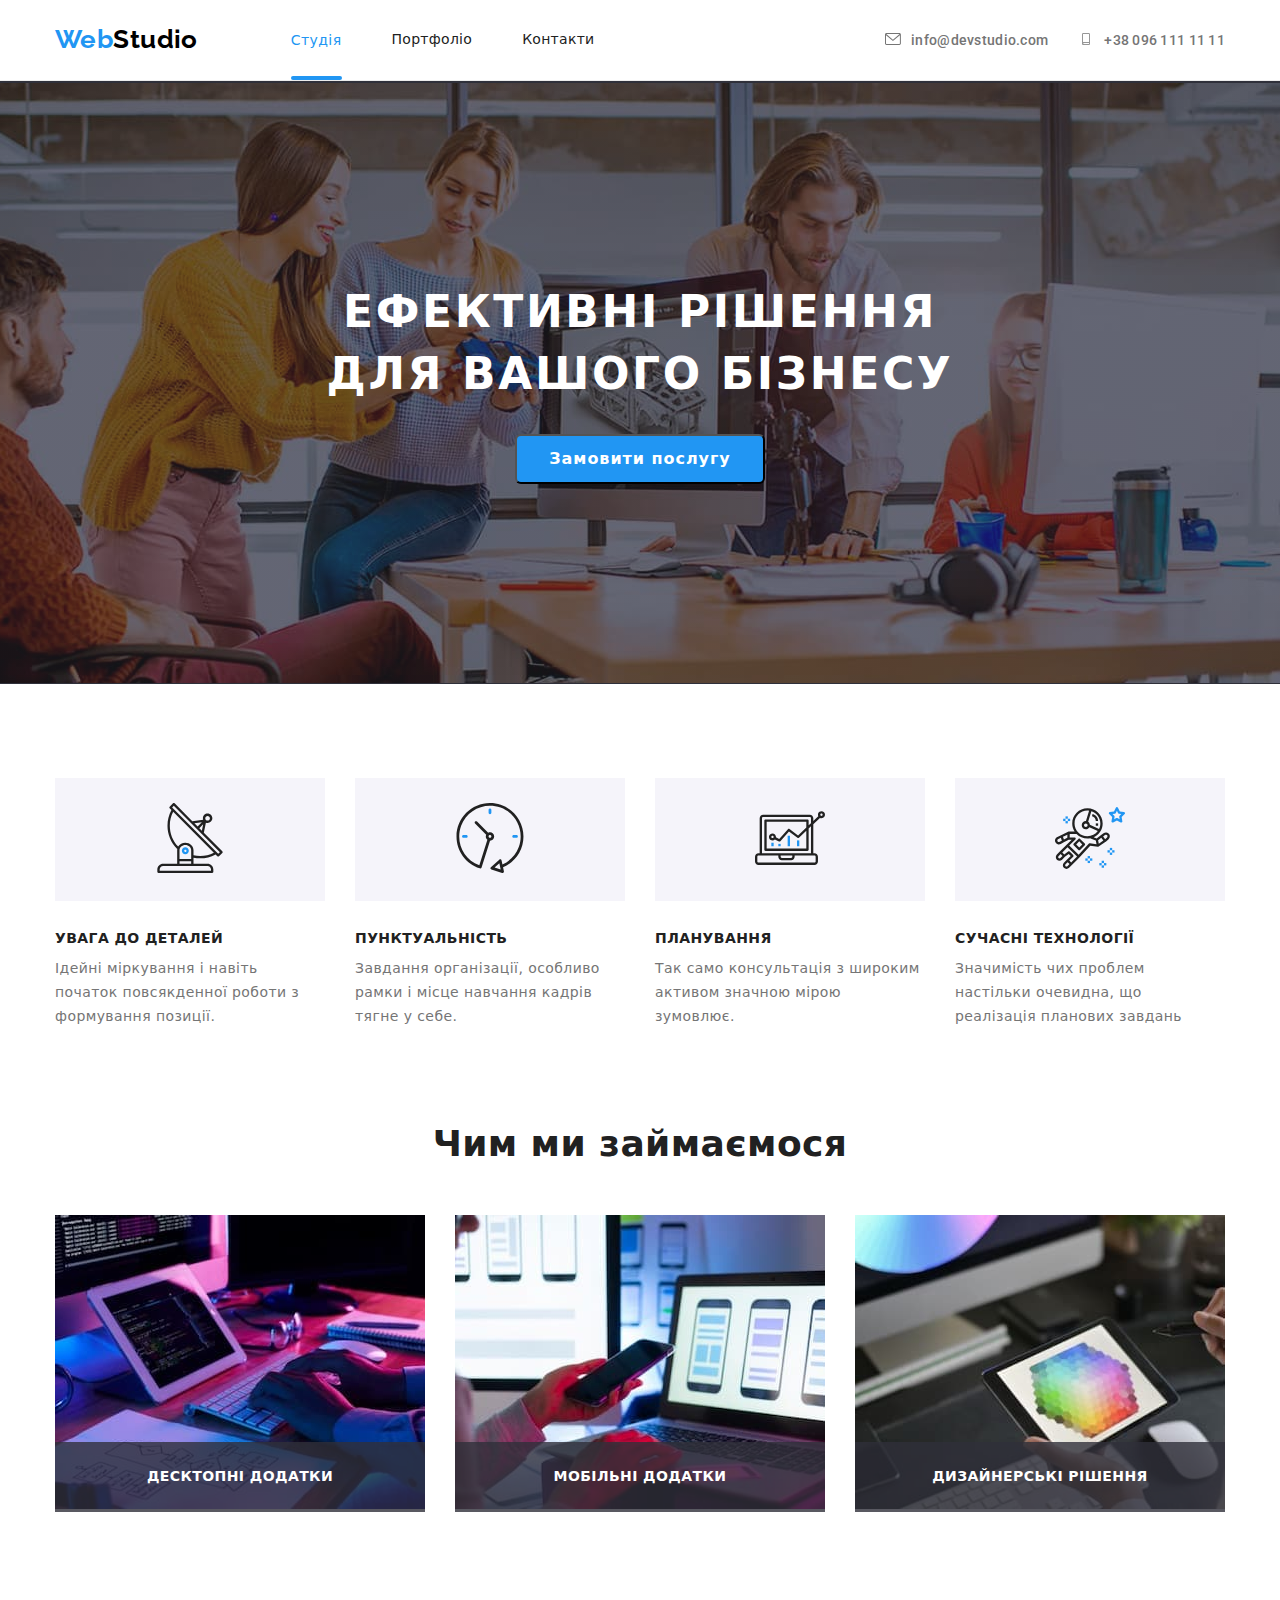
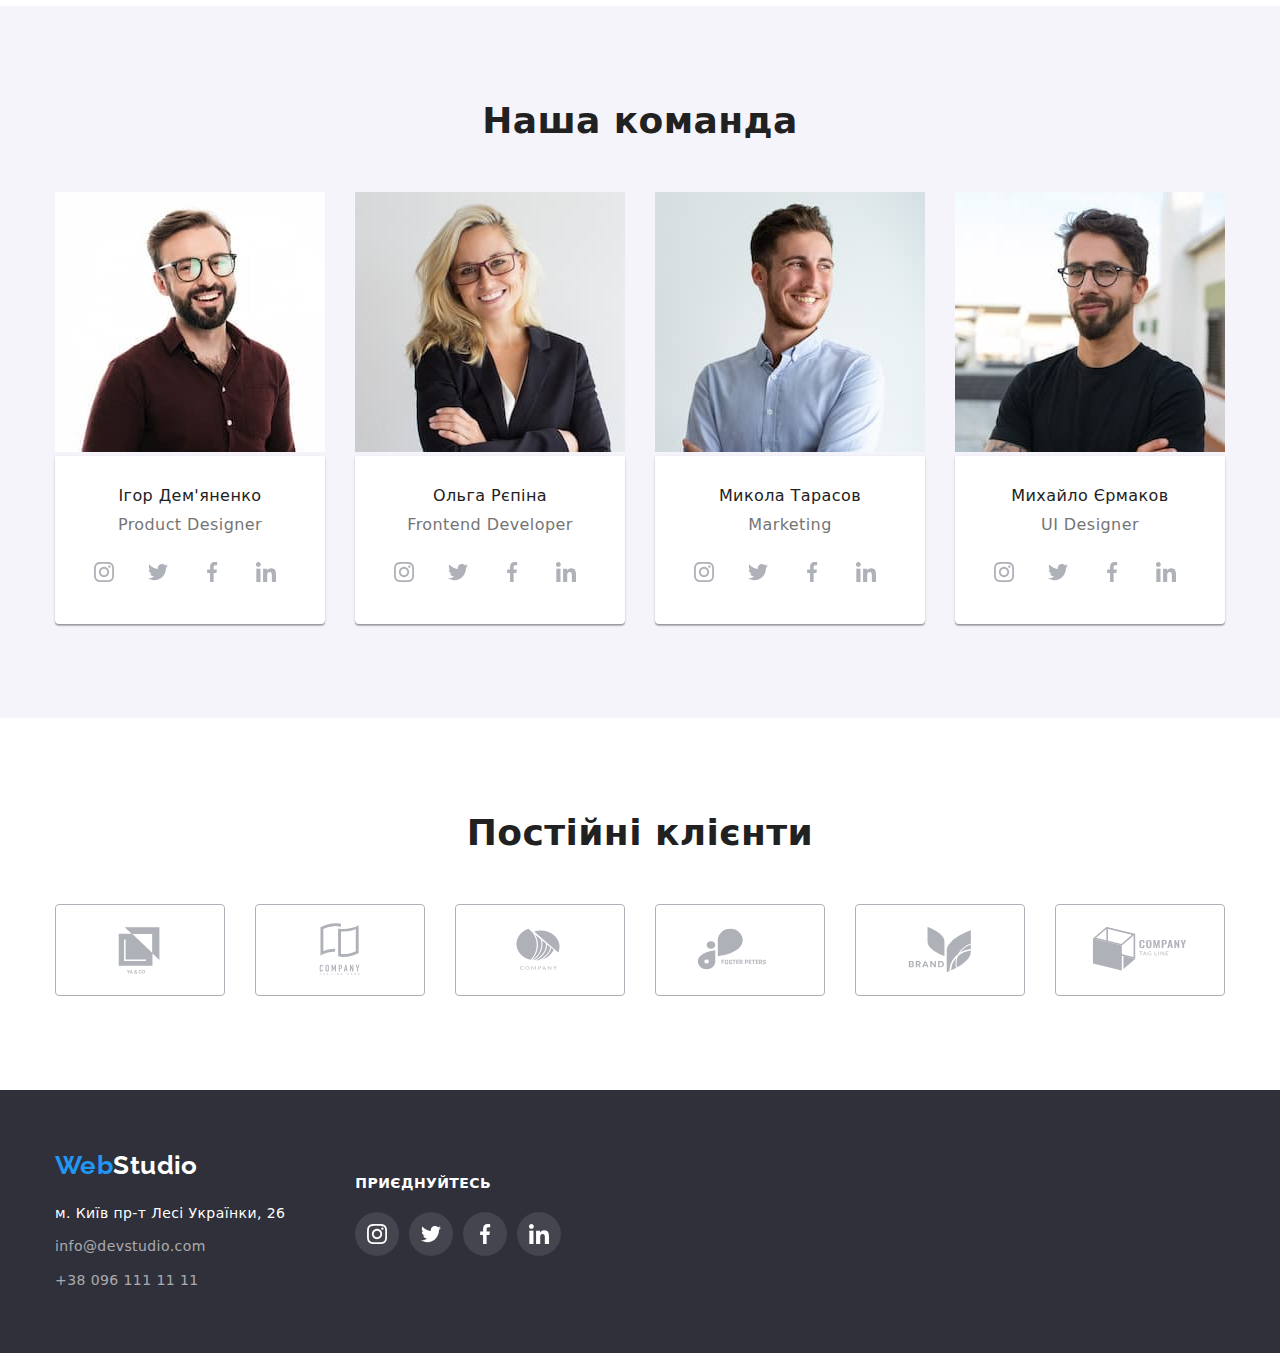
==== index.html @ f35ad9f6 "1 step" ====
<!DOCTYPE html>
<html lang="uk">

<head>
  <meta charset="UTF-8" />
  <meta http-equiv="X-UA-Compatible" content="IE=edge" />
  <meta name="viewport" content="width=device-width, initial-scale=1.0" />
  <link rel="stylesheet" href="css/style.css" />
  <title>Home_work</title>

  <link rel="preconnect" href="https://fonts.googleapis.com" />
  <link rel="preconnect" href="https://fonts.gstatic.com" crossorigin />
  <link href="https://fonts.googleapis.com/css2?family=Raleway:wght@700&family=Roboto:wght@400;500;700;900&display=swap"
    rel="stylesheet" />
  <link rel="stylesheet" href="https://cdnjs.cloudflare.com/ajax/libs/modern-normalize/1.1.0/modern-normalize.css" />
</head>

<body>
  <!-- Хедер сторінки -->

  <header>
    <nav class="container main_nav">
      <a href="./index.html" class="logo_header">Web<span class="link">Studio</span></a>

      <ul class="site_nav">
        <li class="item">
          <a href="./index.html" class="link current">Студія</a>
        </li>
        <li class="item">
          <a href="portfolio.html" class="link nav">Портфоліо</a>
        </li>
        <li class="item">
          <a href="./index.html" class="link nav">Контакти</a>
        </li>
      </ul>

      <ul class="contact_nav">
        <li>
          <a href="mailto:info@devstudio.com" class="link_contact mail">
            <svg class="icon_contact" wight="10" height="16">
              <use href="./image/sprite.svg#icon-envelope-hover"></use>
            </svg>info@devstudio.com
          </a>
        </li>
        <li>
          <a href="tel:+380961111111" class="link_contact">
            <svg class="icon_contact" wight="10" height="16">
              <use href="./image/sprite.svg#icon-smartphone"></use>
            </svg>+38 096 111 11 11</a>
        </li>
      </ul>
    </nav>
  </header>

  <!-- Сірий блок -->
  <main>
    <section class="center_text">
      <div class="container">
        <h1 class="hiro_titel">Ефективні рішення для вашого бізнесу</h1>
        
        <button data-modal-open type="button" class="button">
          <span class="text_button">Замовити послугу</span>
        </button>      
      </div>
    </section>

    <!-- переваги -->
    <section class="container">
      <h2 class="visually-hidden">переваги.</h2>
      <ul class="general_item benefits">
        <li class="item">
          <div class="border_benefits">
            <div>
              <svg class="benefits_icon" widht="70" height="70" ;>
                <use href="./image/sprite.svg#icon-antenna-1"></use>
              </svg>
            </div>
          </div>
          <h3 class="benefits_title">Увага до деталей</h3>
          <p class="benefits_detal">
            Ідейні міркування і навіть початок повсякденної роботи з формування позиції.
          </p>
        </li>
        <li class="item">
          <div class="border_benefits">
            <div>
              <svg class="benefits_icon" widht="70" height="70" ;>
                <use href="./image/sprite.svg#icon-clock-1"></use>
              </svg>

            </div>
          </div>
          <h3 class="benefits_title">Пунктуальність</h3>
          <p class="benefits_detal">
            Завдання організації, особливо рамки і місце навчання кадрів тягне у себе.
          </p>
        </li>
        <li class="item">
          <div class="border_benefits">
            <div>
              <svg class="benefits_icon" widht="70" height="70" ;>
                <use href="./image/sprite.svg#icon-diagram-1"></use>
              </svg>

            </div>
          </div>
          <h3 class="benefits_title">Планування</h3>
          <p class="benefits_detal">
            Так само консультація з широким активом значною мірою зумовлює.
          </p>
        </li>
        <li class="item">
          <div class="border_benefits">
            <div>
              <svg class="benefits_icon" widht="70" height="70" ;>
                <use href="./image/sprite.svg#icon-astronaut-1"></use>
              </svg>

            </div>
          </div>
          <h3 class="benefits_title">Сучасні технології</h3>
          <p class="benefits_detal">
            Значимість чих проблем настільки очевидна, що реалізація планових завдань
          </p>
        </li>
      </ul>
    </section>

    <!-- чим займається -->
    <section class="container job">
      <div class="container_works">
        <h2 class="section_title">Чим ми займаємося</h2>
        <ul class="foto">
          <li class="item">
            <img height="294" width="370" src="./image/1.jpg" alt="Програміст працює за стільним офісом" ><div class="app">ДЕСКТОПНІ ДОДАТКИ</div>
          </li>
          <li class="item">
            <img height="294" width="370" src="./image/2.jpg" alt="Розробник працює над мобільним інтерфейсом" ><div class="app">МОБІЛЬНІ ДОДАТКИ</div>
          </li>
          <li class="item">
            <img height="294" width="370" src="./image/3.jpg"
              alt="Веб дизайнер працює з набором кольорів на планшеті" ><div class="app">ДИЗАЙНЕРСЬКІ РІШЕННЯ</div>
          </li>
        </ul>
      </div>
    </section>

    <!-- Наша команда фото команди -->
    <section class="teams">
      <div class="our_team">
        <h2 class="section_title">Наша команда</h2>
        <ul class="team">
          <li class="item">
            <img src="./image/foto1.jpg" alt="Фото Ігора Дем'яненка" width="270" height="260" />
            <div class="name_position">
              <h3 class="team_name">Ігор Дем'яненко</h3>
              <p class="team_position">Product Designer</p>
              <ul class="social">
                <li > 
                    <a href="" class="social_link">
                      <svg class="social_icon"  width="44" height="44" >
                        <use href="./image/sprite.svg#icon-instagram-2"></use>
                      </svg>
                    </a> 
                </li>

                <li>  
                    <a href="" class="social_link">
                      <svg class="social_icon"  width="44" height="44" >
                        <use href="./image/sprite.svg#icon-twitter-1"></use>
                      </svg>
                    </a>  
                </li>
                <li>  
                    <a href="" class="social_link">
                      <svg class="social_icon"  width="44" height="44" >
                        <use href="./image/sprite.svg#icon-facebook-1"></use>
                      </svg>
                    </a>  
                </li>
                <li>  
                    <a href="" class="social_link">
                      <svg class="social_icon"  width="44" height="44" >
                        <use href="./image/sprite.svg#icon-linkedin-1"></use>
                      </svg>
                    </a>  
                </li>
              </ul>
            </div>
          </li>

          <li class="item">
            <img src="./image/foto2.jpg" alt="Фото Ольги Рєпіної" width="270" height="260" />
            <div class="name_position">
              <h3 class="team_name">Ольга Рєпіна</h3>
              <p class="team_position">Frontend Developer</p>
              <ul class="social">
                <li > 
                    <a href="" class="social_link">
                      <svg class="social_icon"  width="44" height="44" >
                        <use href="./image/sprite.svg#icon-instagram-2"></use>
                      </svg>
                    </a> 
                </li>

                <li>  
                    <a href="" class="social_link">
                      <svg class="social_icon"  width="44" height="44" >
                        <use href="./image/sprite.svg#icon-twitter-1"></use>
                      </svg>
                    </a>  
                </li>
                <li>  
                    <a href="" class="social_link">
                      <svg class="social_icon"  width="44" height="44" >
                        <use href="./image/sprite.svg#icon-facebook-1"></use>
                      </svg>
                    </a>  
                </li>
                <li>  
                    <a href="" class="social_link">
                      <svg class="social_icon"  width="44" height="44" >
                        <use href="./image/sprite.svg#icon-linkedin-1"></use>
                      </svg>
                    </a>  
                </li>
              </ul>
            </div>
          </li>

          <li class="item">
            <img src="./image/foto3.jpg" alt="Фото Миколи Тарасова" width="270" height="260" />
            <div class="name_position">
              <h3 class="team_name">Микола Тарасов</h3>
              <p class="team_position">Marketing</p>
              <ul class="social">
                <li > 
                    <a href="" class="social_link">
                      <svg class="social_icon"  width="44" height="44" >
                        <use href="./image/sprite.svg#icon-instagram-2"></use>
                      </svg>
                    </a> 
                </li>

                <li>  
                    <a href="" class="social_link">
                      <svg class="social_icon"  width="44" height="44" >
                        <use href="./image/sprite.svg#icon-twitter-1"></use>
                      </svg>
                    </a>  
                </li>
                <li>  
                    <a href="" class="social_link">
                      <svg class="social_icon"  width="44" height="44" >
                        <use href="./image/sprite.svg#icon-facebook-1"></use>
                      </svg>
                    </a>  
                </li>
                <li>  
                    <a href="" class="social_link">
                      <svg class="social_icon"  width="44" height="44" >
                        <use href="./image/sprite.svg#icon-linkedin-1"></use>
                      </svg>
                    </a>  
                </li>
              </ul>
            </div>
          </li>

          <li class="item">
            <img src="./image/foto4.jpg" alt="Фото Михайла Єрмакова" width="270" height="260" />
            <div class="name_position">
              <h3 class="team_name">Михайло Єрмаков</h3>
              <p class="team_position">UI Designer</p>
               <ul class="social">
                <li > 
                    <a href="" class="social_link">
                      <svg class="social_icon"  width="44" height="44" >
                        <use href="./image/sprite.svg#icon-instagram-2"></use>
                      </svg>
                    </a> 
                </li>
                <li>  
                    <a href="" class="social_link">
                      <svg class="social_icon"  width="44" height="44" >
                        <use href="./image/sprite.svg#icon-twitter-1"></use>
                      </svg>
                    </a>  
                </li>
                <li>  
                    <a href="" class="social_link">
                      <svg class="social_icon"  width="44" height="44" >
                        <use href="./image/sprite.svg#icon-facebook-1"></use>
                      </svg>
                    </a>  
                </li>
                <li>  
                    <a href="" class="social_link">
                      <svg class="social_icon"  width="44" height="44" >
                        <use href="./image/sprite.svg#icon-linkedin-1"></use>
                      </svg>
                    </a>  
                </li>
              </ul>
            </div>
          </li>
        </ul>
      </div>
    </section>

    <!-- Постійні клієнти -->

    <section class="container client">
      <h2 class="section_title">Постійні клієнти</h2>
      <ul class="group">

        <li>
          <a href=""  class="icon-group">
          <svg class="icon_client" wight="106" height="60">
            <use href="./image/sprite.svg#icon-Logo"></use>
          </svg></a>
        </li>
        <li>
          <a href="" class="icon-group" >
          <svg class="icon_client" wight="106" height="60">
            <use href="./image/sprite.svg#icon-Logo-1"></use>
          </svg></a>
        </li>

        <li >
          <a href="" class="icon-group">
          <svg class="icon_client" wight="106" height="60">
            <use href="./image/sprite.svg#icon-Logo-2"></use>
          </svg></a>
        </li>

        <li>
          <a href="" class="icon-group">
          <svg class="icon_client" wight="106" height="60">
            <use href="./image/sprite.svg#icon-Logo-3"></use>
          </svg></a>
        </li>

        <li>
          <a href="" class="icon-group">
          <svg class="icon_client" wight="106" height="60">
            <use href="./image/sprite.svg#icon-Logo-4"></use>
          </svg></a>
        </li>

        <li>
          <a href=""  class="icon-group">
          <svg class="icon_client" wight="106" height="60">
            <use href="./image/sprite.svg#icon-Logo-5"></use>
          </svg></a>
        </li>


    </section>
  </main>

  <!-- Футер сторінки -->
  <footer>
    <div class="footer_block">
    <div class="lover">
      <a href="./index.html" class="logo_footer">Web<span class="logo_black_part">Studio</span></a>
      <address>
        <ul class="footer_item">
          <li>
            <a href="https://goo.gl/maps/gnw4YnvCKNrMT3439" target="_blank" class="footer_link">м. Київ пр-т Лесі
              Українки, 26</a>
          </li>
          <li>
            <a href="mailto:info@devstudio.com" class="footer_link_mail">info@devstudio.com</a>
          </li>
          <li>
            <a href="tel:+380961111111" class="footer_link_tel">+38 096 111 11 11</a>
          </li>
        </ul>
      </address>
    </div>
    <div class="footer_join">
      <h3 class="join">ПРИЄДНУЙТЕСЬ</h3>
      <ul class="social">
        <li > 
            <a href="" class="social_link_footer">
              <svg class="social_icon_footer"  width="44" height="44" >
                <use href="./image/sprite.svg#icon-instagram-2"></use>
              </svg>
            </a> 
        </li>
        <li>  
            <a href="" class="social_link_footer">
              <svg class="social_icon_footer"  width="44" height="44" >
                <use href="./image/sprite.svg#icon-twitter-1"></use>
              </svg>
            </a>  
        </li>
        <li>  
            <a href="" class="social_link_footer">
              <svg class="social_icon_footer"  width="44" height="44" >
                <use href="./image/sprite.svg#icon-facebook-1"></use>
              </svg>
            </a>  
        </li>
        <li>  
            <a href="" class="social_link_footer">
              <svg class="social_icon_footer"  width="44" height="44" >
                <use href="./image/sprite.svg#icon-linkedin-1"></use>
              </svg>
            </a>  
        </li>
      </ul>
    </div></div>
  </footer>

  <div class="backdrop is-hidden" data-modal>
    <div class="modal">
    <p></p>
    
       <button class="modal_button" data-modal-close ><svg width="11" height="11">
      <use href="./image/sprite.svg#cros" ></use>
    </svg></button></div>
  
  </div>
  <script src="./js/modal.js"></script>
</body>

</html>
---- css/style.css ----
html {
  box-sizing: border-box;
}

:root {
  --accent-color: #2196f3;
  --color-light: #ffffff;
  --text-color: #757575;
}
/* скидання стилів */

* {
  padding: 0;
  margin: 0;
}

h1,
h2,
h3,
h4,
h5,
h6,
p,
ul {
  padding: 0;
  margin: 0;
}

a {
  text-decoration: none;
}

body {
  font-family: 'Roboto';
  color: #212121;
  background-color: var(--color-light);
  font-size: 14px;
  letter-spacing: 0.03em;
}

/* контейнер */
.container {
  max-width: 1200px;
  width: 100%;
  padding-left: 15px;
  padding-right: 15px;
  margin: 0 auto;
}
section {
  padding-top: 94px;
  padding-bottom: 94px;
}

/* logo header WebStudio*/

header {
  border-bottom: 1px solid #ececec;
}

.logo_header {
  text-decoration: none;
  font-family: 'Raleway';
  font-style: normal;
  font-weight: 700;
  font-size: 26px;
  line-height: 1.2;
  color: var(--accent-color);
}
.logo_header > .link {
  color: #000000;
  text-decoration: none;
  font-family: 'Raleway';
  font-style: normal;
  font-weight: 700;
  font-size: 26px;
  line-height: 1.2;
}

.lover {
  padding-top: 60px;
  padding-bottom: 60px;
}

/* logo footer WebStudio */
.logo_footer {
  display: block;
  padding-bottom: 20px;
  text-decoration: none;
  font-family: 'Raleway';
  font-style: normal;
  font-weight: 700;
  font-size: 26px;
  line-height: 1.2;
  color: var(--accent-color);
}
.logo_footer .logo_black_part {
  color: var(--color-light);
}

/* скасування колонтитулів */
ul {
  list-style-type: none;
}

.site_nav {
  display: flex;
  margin-left: 93px;
}
.site_nav .item + .item {
  margin-left: 50px;
}
.site_nav .link {
  padding-top: 32px;
  padding-bottom: 32px;
  display: block;
}

/* формат шрифту навігаційних посилань */
.site_nav .item{
  position: relative;
}

.item .current::after{
  position: absolute;
  left: 0;
  bottom: 0;
  display: block;
  content: "";
  width: 100%;
  height: 4px;
  background-color: var(--accent-color);
  border-radius: 2px;

}

.main_nav {
  display: flex;
  align-items: center;
}

.nav {
  font-weight: 500;
  line-height: 1.14;
  letter-spacing: 0.02em;
  color: #212121;
  text-decoration: none;
  transition: 250ms cubic-bezier(0.4, 0, 0.2, 1);
}
.nav:focus {
  color: var(--accent-color);
}
.nav:hover {
  color: var(--accent-color);
}
/* формат шрифту посилання телефон */

.contact_nav {
  display: flex;
  margin-left: auto;
  transition: transform 250ms cubic-bezier(0.4, 0, 0.2, 1) ;
  
}

.contact_nav .item + .item {
  margin-left: 50px;
}

.link_contact {
  font-family: 'Roboto';
  font-style: normal;
  font-weight: 500;
  font-size: 14px;
  line-height: 1.14;
  letter-spacing: 0.02em;
  color: #757575;
  padding-top: 32px;
  padding-bottom: 32px;
  color: var(--text-color);
  fill: currentColor;
  font-weight: 500;
  line-height: 1.14;
  letter-spacing: 0.02em;
  color: var(--text-color);
  text-decoration: none;
  transition: 250ms cubic-bezier(0.4, 0, 0.2, 1);
}

.link_contact:hover,
.link_contact:focus {
  fill: var(--accent-color);
  color: var(--accent-color);
}

.mail {
  margin-right: 30px;
}

.site_nav .link {
  display: block;
}
.contact_nav .link {
  padding-top: 32px;
  padding-bottom: 32px;
  display: block;

}

.contact {
  font-weight: 500;
  line-height: 1.14;
  letter-spacing: 0.02em;
  color: var(--text-color);
  text-decoration: none;
}

/* центральний напис */
.hiro_titel {
  max-width: 696px;
  margin-bottom: 30px;
  font-weight: 900;
  font-size: 44px;
  line-height: 1.4;
  text-align: center;
  letter-spacing: 0.06em;
  text-transform: uppercase;
  color: var(--color-light);
  margin-left: auto;
  margin-right: auto;
}
/* центральний текст */
.center_text {
  padding-top: 200px;
  padding-bottom: 200px;
  background-color: #2f303a;
  background-image: linear-gradient(rgba(47, 48, 58, 0.4), rgba(47, 48, 58, 0.4)),
    url(../image/fon.jpg);
  background-repeat: no-repeat;
  background-position: center;
  text-align: center;
}

/* Центральна кнопка */
.button {
  display: inline-block;
  min-width: 216px;
  height: 50px;
  border-radius: 6px;
  font-weight: 700;
  font-size: 16px;
  line-height: 1.88;

  letter-spacing: 0.06em;
  color: var(--color-light);
  cursor: pointer;
  background-color: var(--accent-color);

  margin-bottom: 0px;
}
.button:hover,
.button:focus {
  color: var(--accent-color);
  background-color: var(--color-light);
  border-color: var(--accent-color);
}

.text_button {
  transition: 250ms cubic-bezier(0.4, 0, 0.2, 1);
  margin: 10px 32px;
}

.backdrop {
  position: fixed;
  top: 0;
  left: 0;
  width: 100%;
  height: 100%;
  background-color: rgba(0, 0, 0, 0.5);
  transition: opacity 250ms, visibility 250ms;

}

.backdrop.is-hidden {
  opacity: 0;
  pointer-events: none;
}

.modal {
  position: absolute;
  top: 50%;
  left: 50%;
  transform: translate(-50%, -50%);
  min-width: 300px;
  min-height: 400px;
  background: var(--color-light);
  box-shadow: 0px 1px 3px rgba(0, 0, 0, 0.12), 0px 1px 1px rgba(0, 0, 0, 0.14),
    0px 2px 1px rgba(0, 0, 0, 0.2);
  border-radius: 4px;
  display: flex;
  justify-content: end;
}

.modal_button {
  width: 30px;
  height: 30px;
  background: var(--color-light);
  border: 1px solid rgba(0, 0, 0, 0.1);
  border-radius: 50%;
  margin-right: 8px;
  margin-top: 8px;
  color: black;
  fill: currentColor;
}


.modal_button:hover, 
.modal_button:focus{
  fill: var(--accent-color);
  color: var(--accent-color);
  border-color: var(--accent-color);
}


.benefits_icon {
  display: inline-block;
  width: 70px;
  height: 70px;
  margin: 25px 100px 25px 100px;
}

.border_benefits {
  display: flex;
  background-color: #f5f4fa;
  justify-content: center;
  align-items: center;
  margin-bottom: 30px;
}

/* Кнопки портфоліо */
.button_portfolio {
  font-family: 'Roboto';
  font-weight: 500;
  font-size: 16px;
  line-height: 1.62;
  text-align: center;
  cursor: pointer;
  text-decoration: none;
  display: inline-block;
  padding: 6px 22px;
  border-color: rgba(255, 255, 255, 0);
  background: #f5f4fa;
  border-radius: 8px;
  transition: 250ms cubic-bezier(0.4, 0, 0.2, 1);
}

.buttons .item + .item {
  margin-left: 8px;
}
.button_portfolio:hover {
  color: var(--color-light);
  background-color: var(--accent-color);
}
.button_portfolio:focus {
  color: var(--color-light);
  background-color: var(--accent-color);
}

.section_title {
  font-size: 36px;
  line-height: 1.17;
  text-align: center;
  margin-bottom: 50px;
}

/* переваги */
.benefits {
  display: flex;
  inline-size: auto;
}

.container .benefits .item + .item {
  margin-left: 30px;
}

.benefits_title {
  font-size: 14px;
  line-height: 1.14;
  text-transform: uppercase;
  margin-bottom: 10px;
}

.benefits_detal {
  line-height: 1.71;
  color: var(--text-color);
}

/* Чим займаємось */

.job {
  padding-top: 0;
  padding-bottom: 0;
}

.container_works {
  margin-top: 0px;
  padding-bottom: 94px;
}

.container_works .item + .item {
  margin-left: 30px;
}
.container_works .foto {
  display: flex;
  justify-content: center;
  
}

.foto .item{ position: relative;
}

.app{
  content: '';
  position: absolute;
  width: 100%;
  padding-top: 27px;
  height: 70px;
  left: 0;
  bottom: 0;
  background: rgba(47, 48, 58, 0.8);
  font-weight: 700;
  line-height: 1.14;
  text-align: center;

text-transform: uppercase;
color: var(--color-light);
}



/* Імена учасників команди */

.name_position {
  background: #ffffff;
  box-shadow: 0px 1px 3px rgba(0, 0, 0, 0.12), 0px 1px 1px rgba(0, 0, 0, 0.14),
    0px 2px 1px rgba(0, 0, 0, 0.2);
  border-radius: 0px 0px 4px 4px;
  padding-top: 30px;
  padding-bottom: 30px;
}

.teams {
  padding-top: 0;
}

.team {
  display: flex;
  justify-content: center;
  padding-bottom: 94px;
}
.our_team {
  background-color: #f5f4fa;
  padding-top: 94px;
}

.icon-group {
  border: 1px solid #afb1b8;
  border-radius: 4px;
  width: 170px;
  height: 92px;
  display: flex;
  justify-content: center;
  align-items: center;
  margin-right: 30px;
  color: #afb1b8;
  fill: currentColor;
  transition: 250ms cubic-bezier(0.4, 0, 0.2, 1);
}

.group li:last-child {
  margin-right: 0;
}
.container .client {
  max-width: 1200px;
}

.icon_client {
  width: 106px;
  height: 60px;
}
.icon-group .icon {
  fill: #afb1b8;
}

.icon-group:hover,
.icon-group:focus {
  border-color: var(--accent-color);
  fill: var(--accent-color);
}

.icon_contact {
  width: 16px;
  height: 12px;
  margin-right: 10px;
}

.icon:hover,
.icon:focus {
  color: var(--accent-color);
}
.group {
  display: flex;
  align-items: center;
  align-content: center;
}

.our_team .item + .item {
  margin-left: 30px;
}

.team_name {
  font-weight: 500;
  font-size: 16px;
  line-height: 1.19;
  text-align: center;
  margin-bottom: 10px;
}

/* посади учасникв */
.team_position {
  font-size: 16px;
  line-height: 1.19;
  text-align: center;
  color: var(--text-color);
  margin-bottom: 16px;
}

.social {
  display: flex;
  justify-content: center;
  align-items: center;
}

.social_icon {
  width: 20px;
  height: 20px;
}
.social_link {
  width: 44px;
  height: 44px;
  border: 2px solid rgba(255, 255, 255, 0);
  border-radius: 50%;
  display: flex;
  justify-content: center;
  align-items: center;
  margin-right: 10px;
  color: #afb1b8;
  fill: currentColor;
  transition: 250ms cubic-bezier(0.4, 0, 0.2, 1);
}

.social_link:hover,
.social_link:focus {
  fill: var(--color-light);
  background-color: var(--accent-color);
}

/*  стилізація назв проектів*/
.project {
  font-size: 18px;
  line-height: 2;
  letter-spacing: 0.06em;
  color: #212121;
  padding-left: 24px;
  padding-bottom: 4px;
  padding-top: 20px;
}

/* стилізація категорій  */
.category {
  font-size: 16px;
  line-height: 1.88;
  color: var(--text-color);
  padding-left: 24px;
  padding-bottom: 20px;
}
/* активна поточна сторінка */
.current {
  color: var(--accent-color);
  text-decoration: none;
}
.сurrent:hover {
  color: var(--accent-color);
}
.сurrent:focus {
  color: var(--accent-color);
}

/* Постійні клієнти */

.client {
  padding-top: 0;
}

.icon {
  width: 106px;
  height: 60px;
}

/* футер */
footer li {
  margin-bottom: 10px;
}
.footer_item li:last-child {
  margin-bottom: 0;
}

footer {
  background: #2f303a;
}

.footer_block {
  max-width: 1200px;
  width: 100%;
  padding-left: 15px;
  padding-right: 15px;
  margin: 0 auto;
  display: flex;

  align-items: center;
}

.flex {
  display: flex;
}

.footer_link {
  line-height: 24px;
  color: var(--color-light);
  text-decoration: none;
  transition: 250ms cubic-bezier(0.4, 0, 0.2, 1);
}
.footer_link:hover {
  color: var(--accent-color);
}
.footer_link:focus {
  color: var(--accent-color);
}

address {
  font-style: normal;
}

.footer_link_mail,
.footer_link_tel {
  line-height: 1.7;
  color: rgba(255, 255, 255, 0.6);
  text-decoration: none;
  transition: 250ms cubic-bezier(0.4, 0, 0.2, 1);
}

.footer_link_mail:hover,
.footer_link_tel:hover {
  color: var(--accent-color);
}
.footer_link_mail:focus,
.footer_link_tel:focus {
  color: var(--accent-color);
}

.join {
  font-weight: 700;
  font-size: 14px;
  line-height: 1.14;
  text-transform: uppercase;
  color: var(--color-light);
  margin-bottom: 20px;
}

.footer_join {
  margin-left: 70px;
}

.social_icon_footer {
  width: 20px;
  height: 20px;
}

.social_link_footer {
  background-color: #44454e;
  width: 44px;
  height: 44px;
  border: 2px solid rgba(255, 255, 255, 0);
  border-radius: 50%;
  display: flex;
  justify-content: center;
  align-items: center;
  margin-right: 10px;
  color: var(--color-light);
  fill: currentColor;
  transition: 250ms cubic-bezier(0.4, 0, 0.2, 1);
}
.social_link_footer:hover,
.social_link_footer:focus {
  background-color: var(--accent-color);
  fill: var(--color-light);
}

/* ПОРТФОЛІО */

.buttons {
  display: flex;
  justify-content: center;
}

.price {
  display: flex;
  flex-wrap: wrap;
  justify-content: center;
  
  
}

.price .title {
  margin-right: 30px;
  margin-bottom: 30px;
  border: 1px solid #eeeeee;
  position: relative;
}

.price .title:hover, .price .title:focus{box-shadow: 0px 1px 1px rgba(0, 0, 0, 0.12), 0px 4px 4px rgba(0, 0, 0, 0.06), 1px 4px 6px rgba(0, 0, 0, 0.16);}



.thumb{position: relative;
  overflow: hidden;
  
 }

.overley{
  display: block;
  position: absolute;
  bottom: 0;
  left: 0;
  margin: 0;
  width: 100%;
  height: 100%;
  background: rgba(33, 150, 243, 0.9);
  font-size: 18px;
  Line-height:1.56;
  color: var(--color-light);
  transform: translateY(100%);
  transition: transform 250ms cubic-bezier(0.4, 0, 0.2, 1) ;
  background-color: rgba(33, 150, 243, 0.9);

  
}

.text_overley{display: block;
padding: 63px 24px;
}
.link_price:hover .overley{transform: translateY(0);}
  
.link_price:focus .overley{transform: translateY(0);}

.price .title:nth-last-child(-n + 3) {
  margin-bottom: 0;
}
.price .title:nth-child(3n) {
  margin-right: 0;
}

.prices {
  padding-top: 0;
  margin-top: 50px;
}

/* скритий напис */
.visually-hidden {
  position: absolute;
  width: 1px;
  height: 1px;
  margin: -1px;
  border: 0;
  padding: 0;
  white-space: nowrap;
  clip-path: inset(100%);
  clip: rect(0 0 0 0);
  overflow: hidden;
}
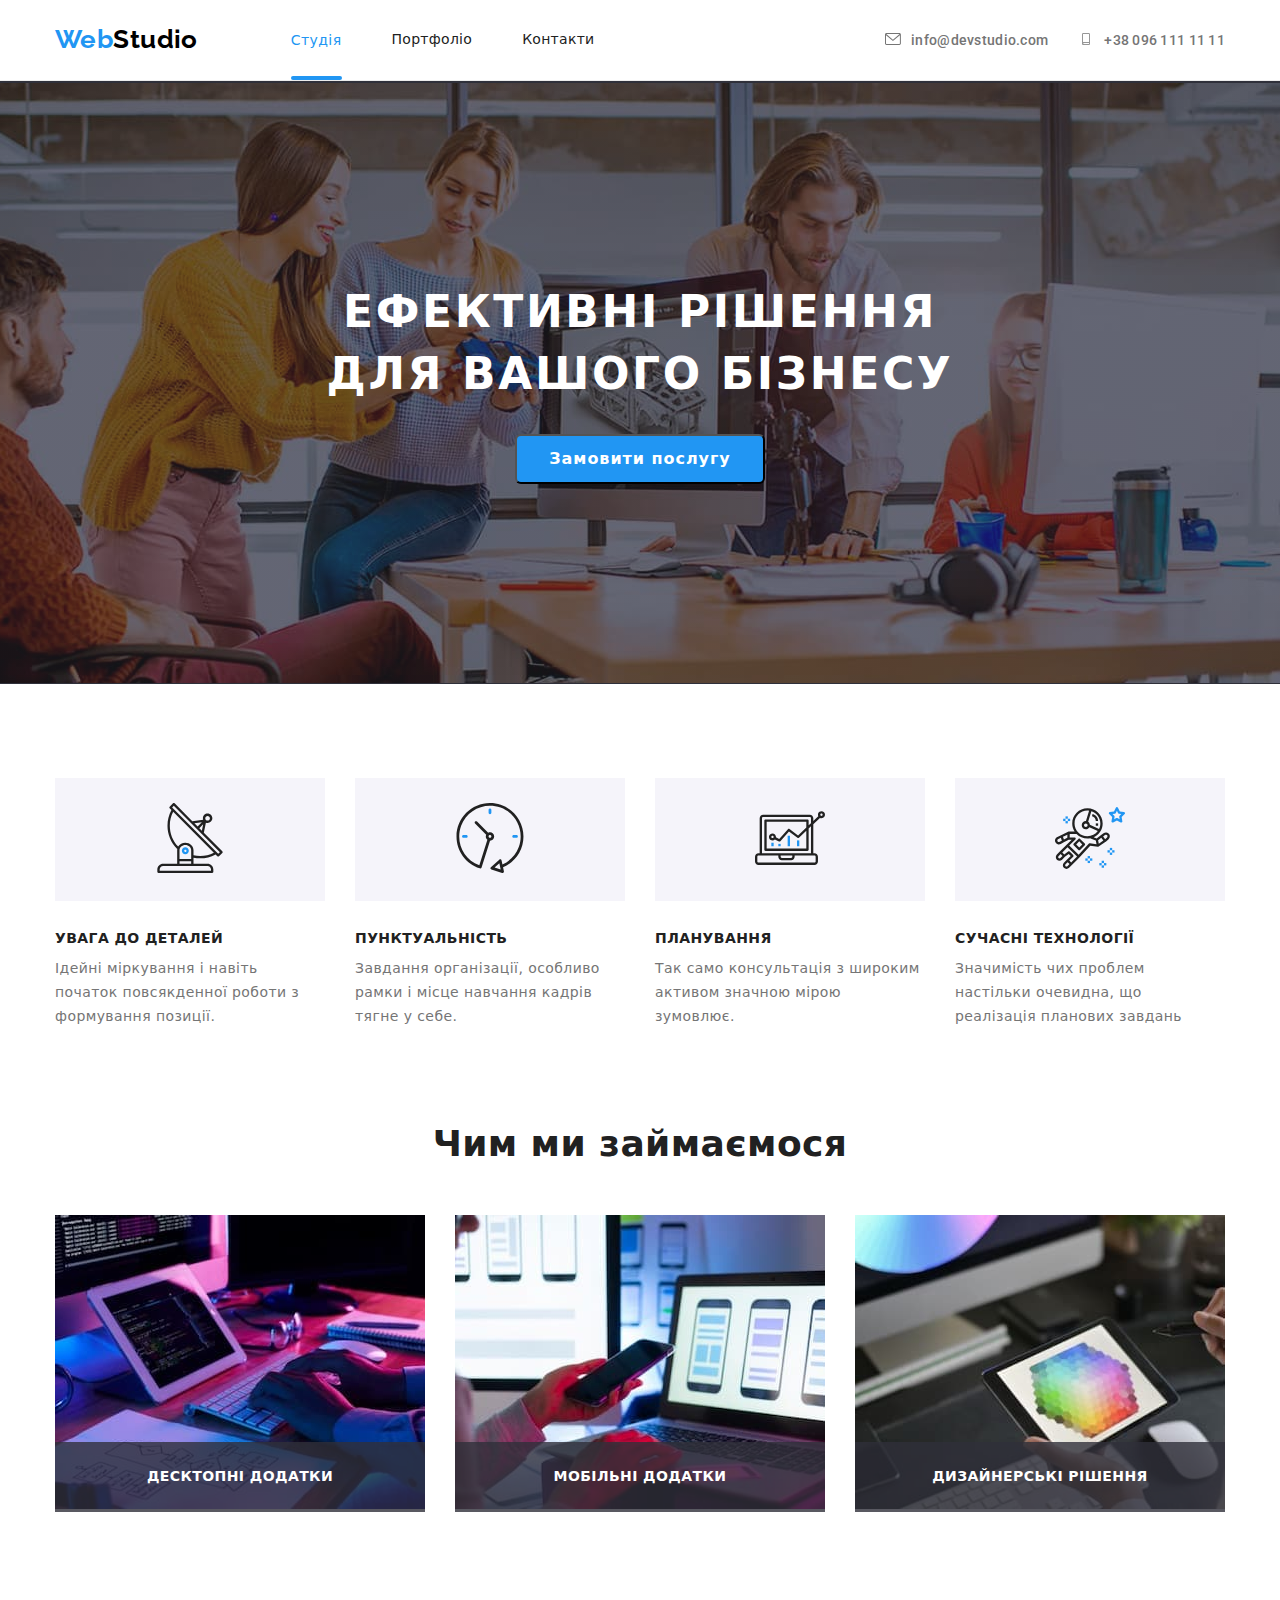
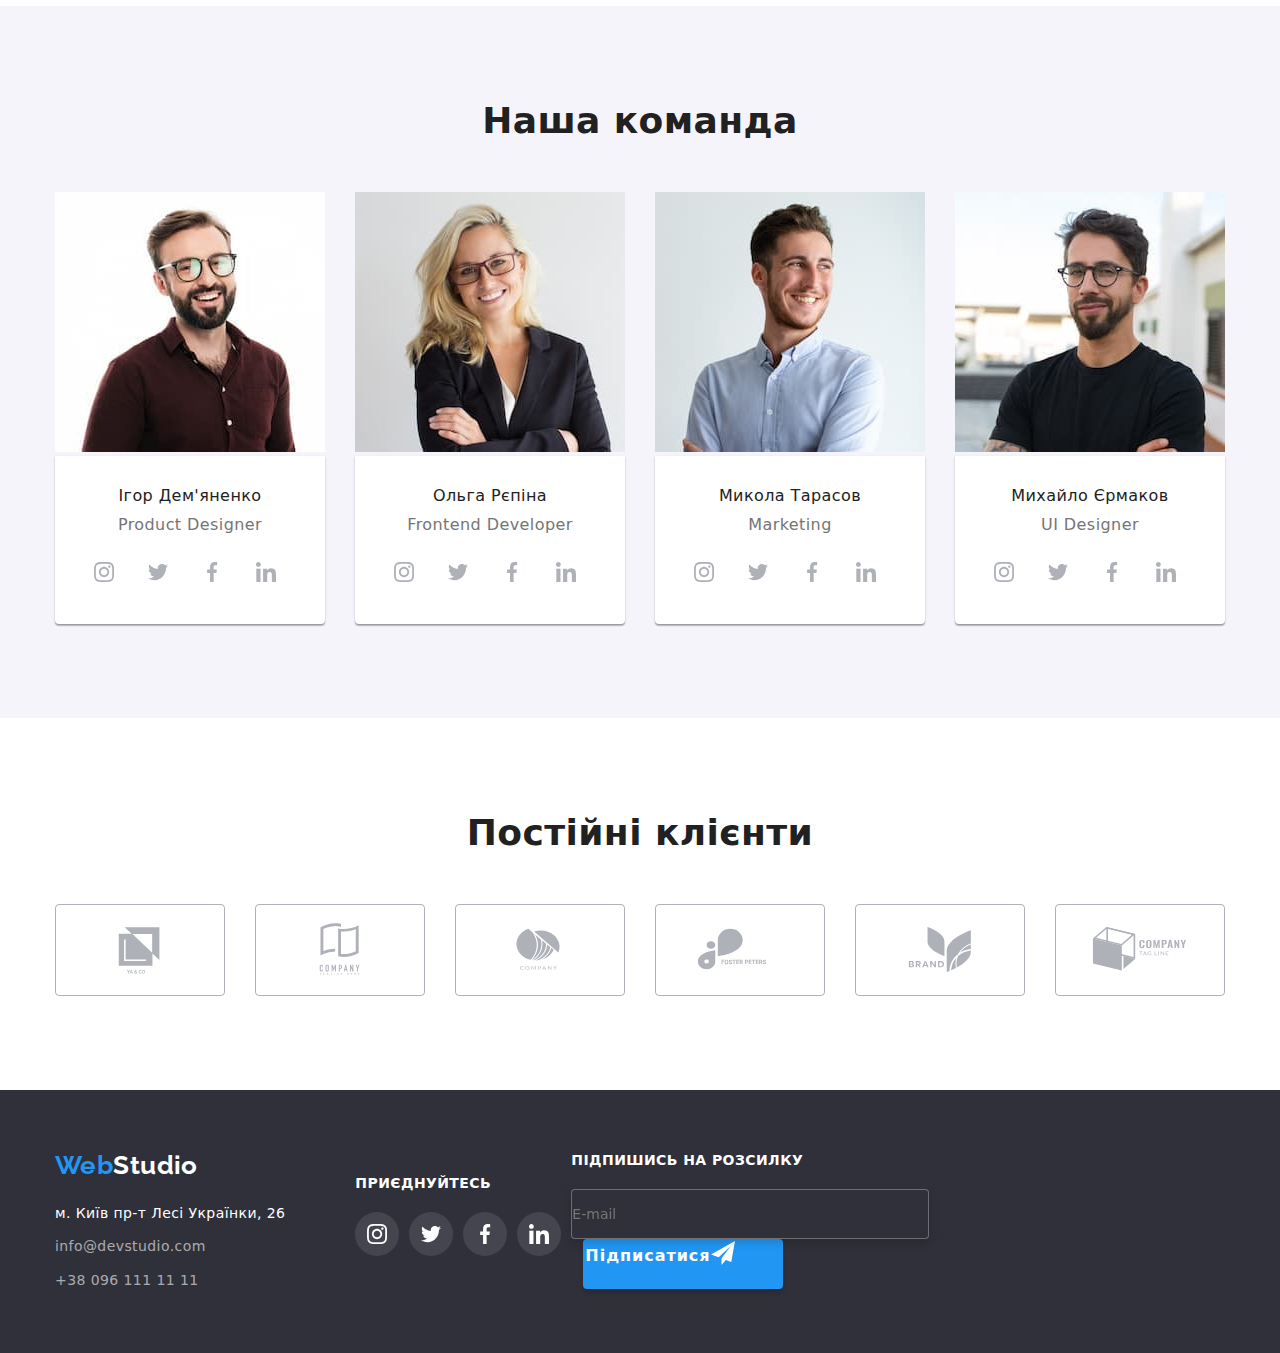
==== commit 0b1f66b3: "add" ====
--- a/index.html
+++ b/index.html
@@ -57,10 +57,10 @@
     <section class="center_text">
       <div class="container">
         <h1 class="hiro_titel">Ефективні рішення для вашого бізнесу</h1>
-        
+
         <button data-modal-open type="button" class="button">
           <span class="text_button">Замовити послугу</span>
-        </button>      
+        </button>
       </div>
     </section>
 
@@ -132,14 +132,16 @@
         <h2 class="section_title">Чим ми займаємося</h2>
         <ul class="foto">
           <li class="item">
-            <img height="294" width="370" src="./image/1.jpg" alt="Програміст працює за стільним офісом" ><div class="app">ДЕСКТОПНІ ДОДАТКИ</div>
-          </li>
-          <li class="item">
-            <img height="294" width="370" src="./image/2.jpg" alt="Розробник працює над мобільним інтерфейсом" ><div class="app">МОБІЛЬНІ ДОДАТКИ</div>
-          </li>
-          <li class="item">
-            <img height="294" width="370" src="./image/3.jpg"
-              alt="Веб дизайнер працює з набором кольорів на планшеті" ><div class="app">ДИЗАЙНЕРСЬКІ РІШЕННЯ</div>
+            <img height="294" width="370" src="./image/1.jpg" alt="Програміст працює за стільним офісом">
+            <div class="app">ДЕСКТОПНІ ДОДАТКИ</div>
+          </li>
+          <li class="item">
+            <img height="294" width="370" src="./image/2.jpg" alt="Розробник працює над мобільним інтерфейсом">
+            <div class="app">МОБІЛЬНІ ДОДАТКИ</div>
+          </li>
+          <li class="item">
+            <img height="294" width="370" src="./image/3.jpg" alt="Веб дизайнер працює з набором кольорів на планшеті">
+            <div class="app">ДИЗАЙНЕРСЬКІ РІШЕННЯ</div>
           </li>
         </ul>
       </div>
@@ -156,34 +158,34 @@
               <h3 class="team_name">Ігор Дем'яненко</h3>
               <p class="team_position">Product Designer</p>
               <ul class="social">
-                <li > 
-                    <a href="" class="social_link">
-                      <svg class="social_icon"  width="44" height="44" >
-                        <use href="./image/sprite.svg#icon-instagram-2"></use>
-                      </svg>
-                    </a> 
-                </li>
-
-                <li>  
-                    <a href="" class="social_link">
-                      <svg class="social_icon"  width="44" height="44" >
-                        <use href="./image/sprite.svg#icon-twitter-1"></use>
-                      </svg>
-                    </a>  
-                </li>
-                <li>  
-                    <a href="" class="social_link">
-                      <svg class="social_icon"  width="44" height="44" >
-                        <use href="./image/sprite.svg#icon-facebook-1"></use>
-                      </svg>
-                    </a>  
-                </li>
-                <li>  
-                    <a href="" class="social_link">
-                      <svg class="social_icon"  width="44" height="44" >
-                        <use href="./image/sprite.svg#icon-linkedin-1"></use>
-                      </svg>
-                    </a>  
+                <li>
+                  <a href="" class="social_link">
+                    <svg class="social_icon" width="44" height="44">
+                      <use href="./image/sprite.svg#icon-instagram-2"></use>
+                    </svg>
+                  </a>
+                </li>
+
+                <li>
+                  <a href="" class="social_link">
+                    <svg class="social_icon" width="44" height="44">
+                      <use href="./image/sprite.svg#icon-twitter-1"></use>
+                    </svg>
+                  </a>
+                </li>
+                <li>
+                  <a href="" class="social_link">
+                    <svg class="social_icon" width="44" height="44">
+                      <use href="./image/sprite.svg#icon-facebook-1"></use>
+                    </svg>
+                  </a>
+                </li>
+                <li>
+                  <a href="" class="social_link">
+                    <svg class="social_icon" width="44" height="44">
+                      <use href="./image/sprite.svg#icon-linkedin-1"></use>
+                    </svg>
+                  </a>
                 </li>
               </ul>
             </div>
@@ -195,34 +197,34 @@
               <h3 class="team_name">Ольга Рєпіна</h3>
               <p class="team_position">Frontend Developer</p>
               <ul class="social">
-                <li > 
-                    <a href="" class="social_link">
-                      <svg class="social_icon"  width="44" height="44" >
-                        <use href="./image/sprite.svg#icon-instagram-2"></use>
-                      </svg>
-                    </a> 
-                </li>
-
-                <li>  
-                    <a href="" class="social_link">
-                      <svg class="social_icon"  width="44" height="44" >
-                        <use href="./image/sprite.svg#icon-twitter-1"></use>
-                      </svg>
-                    </a>  
-                </li>
-                <li>  
-                    <a href="" class="social_link">
-                      <svg class="social_icon"  width="44" height="44" >
-                        <use href="./image/sprite.svg#icon-facebook-1"></use>
-                      </svg>
-                    </a>  
-                </li>
-                <li>  
-                    <a href="" class="social_link">
-                      <svg class="social_icon"  width="44" height="44" >
-                        <use href="./image/sprite.svg#icon-linkedin-1"></use>
-                      </svg>
-                    </a>  
+                <li>
+                  <a href="" class="social_link">
+                    <svg class="social_icon" width="44" height="44">
+                      <use href="./image/sprite.svg#icon-instagram-2"></use>
+                    </svg>
+                  </a>
+                </li>
+
+                <li>
+                  <a href="" class="social_link">
+                    <svg class="social_icon" width="44" height="44">
+                      <use href="./image/sprite.svg#icon-twitter-1"></use>
+                    </svg>
+                  </a>
+                </li>
+                <li>
+                  <a href="" class="social_link">
+                    <svg class="social_icon" width="44" height="44">
+                      <use href="./image/sprite.svg#icon-facebook-1"></use>
+                    </svg>
+                  </a>
+                </li>
+                <li>
+                  <a href="" class="social_link">
+                    <svg class="social_icon" width="44" height="44">
+                      <use href="./image/sprite.svg#icon-linkedin-1"></use>
+                    </svg>
+                  </a>
                 </li>
               </ul>
             </div>
@@ -234,34 +236,34 @@
               <h3 class="team_name">Микола Тарасов</h3>
               <p class="team_position">Marketing</p>
               <ul class="social">
-                <li > 
-                    <a href="" class="social_link">
-                      <svg class="social_icon"  width="44" height="44" >
-                        <use href="./image/sprite.svg#icon-instagram-2"></use>
-                      </svg>
-                    </a> 
-                </li>
-
-                <li>  
-                    <a href="" class="social_link">
-                      <svg class="social_icon"  width="44" height="44" >
-                        <use href="./image/sprite.svg#icon-twitter-1"></use>
-                      </svg>
-                    </a>  
-                </li>
-                <li>  
-                    <a href="" class="social_link">
-                      <svg class="social_icon"  width="44" height="44" >
-                        <use href="./image/sprite.svg#icon-facebook-1"></use>
-                      </svg>
-                    </a>  
-                </li>
-                <li>  
-                    <a href="" class="social_link">
-                      <svg class="social_icon"  width="44" height="44" >
-                        <use href="./image/sprite.svg#icon-linkedin-1"></use>
-                      </svg>
-                    </a>  
+                <li>
+                  <a href="" class="social_link">
+                    <svg class="social_icon" width="44" height="44">
+                      <use href="./image/sprite.svg#icon-instagram-2"></use>
+                    </svg>
+                  </a>
+                </li>
+
+                <li>
+                  <a href="" class="social_link">
+                    <svg class="social_icon" width="44" height="44">
+                      <use href="./image/sprite.svg#icon-twitter-1"></use>
+                    </svg>
+                  </a>
+                </li>
+                <li>
+                  <a href="" class="social_link">
+                    <svg class="social_icon" width="44" height="44">
+                      <use href="./image/sprite.svg#icon-facebook-1"></use>
+                    </svg>
+                  </a>
+                </li>
+                <li>
+                  <a href="" class="social_link">
+                    <svg class="social_icon" width="44" height="44">
+                      <use href="./image/sprite.svg#icon-linkedin-1"></use>
+                    </svg>
+                  </a>
                 </li>
               </ul>
             </div>
@@ -272,34 +274,34 @@
             <div class="name_position">
               <h3 class="team_name">Михайло Єрмаков</h3>
               <p class="team_position">UI Designer</p>
-               <ul class="social">
-                <li > 
-                    <a href="" class="social_link">
-                      <svg class="social_icon"  width="44" height="44" >
-                        <use href="./image/sprite.svg#icon-instagram-2"></use>
-                      </svg>
-                    </a> 
-                </li>
-                <li>  
-                    <a href="" class="social_link">
-                      <svg class="social_icon"  width="44" height="44" >
-                        <use href="./image/sprite.svg#icon-twitter-1"></use>
-                      </svg>
-                    </a>  
-                </li>
-                <li>  
-                    <a href="" class="social_link">
-                      <svg class="social_icon"  width="44" height="44" >
-                        <use href="./image/sprite.svg#icon-facebook-1"></use>
-                      </svg>
-                    </a>  
-                </li>
-                <li>  
-                    <a href="" class="social_link">
-                      <svg class="social_icon"  width="44" height="44" >
-                        <use href="./image/sprite.svg#icon-linkedin-1"></use>
-                      </svg>
-                    </a>  
+              <ul class="social">
+                <li>
+                  <a href="" class="social_link">
+                    <svg class="social_icon" width="44" height="44">
+                      <use href="./image/sprite.svg#icon-instagram-2"></use>
+                    </svg>
+                  </a>
+                </li>
+                <li>
+                  <a href="" class="social_link">
+                    <svg class="social_icon" width="44" height="44">
+                      <use href="./image/sprite.svg#icon-twitter-1"></use>
+                    </svg>
+                  </a>
+                </li>
+                <li>
+                  <a href="" class="social_link">
+                    <svg class="social_icon" width="44" height="44">
+                      <use href="./image/sprite.svg#icon-facebook-1"></use>
+                    </svg>
+                  </a>
+                </li>
+                <li>
+                  <a href="" class="social_link">
+                    <svg class="social_icon" width="44" height="44">
+                      <use href="./image/sprite.svg#icon-linkedin-1"></use>
+                    </svg>
+                  </a>
                 </li>
               </ul>
             </div>
@@ -315,113 +317,173 @@
       <ul class="group">
 
         <li>
-          <a href=""  class="icon-group">
-          <svg class="icon_client" wight="106" height="60">
-            <use href="./image/sprite.svg#icon-Logo"></use>
-          </svg></a>
-        </li>
-        <li>
-          <a href="" class="icon-group" >
-          <svg class="icon_client" wight="106" height="60">
-            <use href="./image/sprite.svg#icon-Logo-1"></use>
-          </svg></a>
-        </li>
-
-        <li >
-          <a href="" class="icon-group">
-          <svg class="icon_client" wight="106" height="60">
-            <use href="./image/sprite.svg#icon-Logo-2"></use>
-          </svg></a>
-        </li>
-
-        <li>
-          <a href="" class="icon-group">
-          <svg class="icon_client" wight="106" height="60">
-            <use href="./image/sprite.svg#icon-Logo-3"></use>
-          </svg></a>
-        </li>
-
-        <li>
-          <a href="" class="icon-group">
-          <svg class="icon_client" wight="106" height="60">
-            <use href="./image/sprite.svg#icon-Logo-4"></use>
-          </svg></a>
-        </li>
-
-        <li>
-          <a href=""  class="icon-group">
-          <svg class="icon_client" wight="106" height="60">
-            <use href="./image/sprite.svg#icon-Logo-5"></use>
-          </svg></a>
-        </li>
-
-
+          <a href="" class="icon-group">
+            <svg class="icon_client" wight="106" height="60">
+              <use href="./image/sprite.svg#icon-Logo"></use>
+            </svg></a>
+        </li>
+        <li>
+          <a href="" class="icon-group">
+            <svg class="icon_client" wight="106" height="60">
+              <use href="./image/sprite.svg#icon-Logo-1"></use>
+            </svg></a>
+        </li>
+
+        <li>
+          <a href="" class="icon-group">
+            <svg class="icon_client" wight="106" height="60">
+              <use href="./image/sprite.svg#icon-Logo-2"></use>
+            </svg></a>
+        </li>
+
+        <li>
+          <a href="" class="icon-group">
+            <svg class="icon_client" wight="106" height="60">
+              <use href="./image/sprite.svg#icon-Logo-3"></use>
+            </svg></a>
+        </li>
+
+        <li>
+          <a href="" class="icon-group">
+            <svg class="icon_client" wight="106" height="60">
+              <use href="./image/sprite.svg#icon-Logo-4"></use>
+            </svg></a>
+        </li>
+
+        <li>
+          <a href="" class="icon-group">
+            <svg class="icon_client" wight="106" height="60">
+              <use href="./image/sprite.svg#icon-Logo-5"></use>
+            </svg></a>
+        </li>
     </section>
   </main>
 
   <!-- Футер сторінки -->
   <footer>
     <div class="footer_block">
-    <div class="lover">
-      <a href="./index.html" class="logo_footer">Web<span class="logo_black_part">Studio</span></a>
-      <address>
-        <ul class="footer_item">
+
+      <div class="lover">
+        <a href="./index.html" class="logo_footer">Web<span class="logo_black_part">Studio</span></a>
+        <address>
+          <ul class="footer_item">
+            <li>
+              <a href="https://goo.gl/maps/gnw4YnvCKNrMT3439" target="_blank" class="footer_link">м. Київ пр-т Лесі
+                Українки, 26</a>
+            </li>
+            <li>
+              <a href="mailto:info@devstudio.com" class="footer_link_mail">info@devstudio.com</a>
+            </li>
+            <li>
+              <a href="tel:+380961111111" class="footer_link_tel">+38 096 111 11 11</a>
+            </li>
+          </ul>
+        </address>
+      </div>
+
+      <div class="footer_join">
+        <h3 class="join">ПРИЄДНУЙТЕСЬ</h3>
+        <ul class="social">
           <li>
-            <a href="https://goo.gl/maps/gnw4YnvCKNrMT3439" target="_blank" class="footer_link">м. Київ пр-т Лесі
-              Українки, 26</a>
+            <a href="" class="social_link_footer">
+              <svg class="social_icon_footer" width="44" height="44">
+                <use href="./image/sprite.svg#icon-instagram-2"></use>
+              </svg>
+            </a>
           </li>
           <li>
-            <a href="mailto:info@devstudio.com" class="footer_link_mail">info@devstudio.com</a>
+            <a href="" class="social_link_footer">
+              <svg class="social_icon_footer" width="44" height="44">
+                <use href="./image/sprite.svg#icon-twitter-1"></use>
+              </svg>
+            </a>
           </li>
           <li>
-            <a href="tel:+380961111111" class="footer_link_tel">+38 096 111 11 11</a>
+            <a href="" class="social_link_footer">
+              <svg class="social_icon_footer" width="44" height="44">
+                <use href="./image/sprite.svg#icon-facebook-1"></use>
+              </svg>
+            </a>
+          </li>
+          <li>
+            <a href="" class="social_link_footer">
+              <svg class="social_icon_footer" width="44" height="44">
+                <use href="./image/sprite.svg#icon-linkedin-1"></use>
+              </svg>
+            </a>
           </li>
         </ul>
-      </address>
-    </div>
-    <div class="footer_join">
-      <h3 class="join">ПРИЄДНУЙТЕСЬ</h3>
-      <ul class="social">
-        <li > 
-            <a href="" class="social_link_footer">
-              <svg class="social_icon_footer"  width="44" height="44" >
-                <use href="./image/sprite.svg#icon-instagram-2"></use>
-              </svg>
-            </a> 
-        </li>
-        <li>  
-            <a href="" class="social_link_footer">
-              <svg class="social_icon_footer"  width="44" height="44" >
-                <use href="./image/sprite.svg#icon-twitter-1"></use>
-              </svg>
-            </a>  
-        </li>
-        <li>  
-            <a href="" class="social_link_footer">
-              <svg class="social_icon_footer"  width="44" height="44" >
-                <use href="./image/sprite.svg#icon-facebook-1"></use>
-              </svg>
-            </a>  
-        </li>
-        <li>  
-            <a href="" class="social_link_footer">
-              <svg class="social_icon_footer"  width="44" height="44" >
-                <use href="./image/sprite.svg#icon-linkedin-1"></use>
-              </svg>
-            </a>  
-        </li>
-      </ul>
-    </div></div>
+      </div>
+
+      <div class="subscribe">
+        <h3 class="title">ПІДПИШИСЬ НА РОЗСИЛКУ</h3>
+        <form>
+          <label>
+            <input class="label" type="email" name="email" placeholder="E-mail">
+          </label>
+          <button type="submit" class="subscribe_button"><span class="text_subscribe">Підписатися</span>
+
+            <svg class="icon_send">
+              <use href="./image/sprite.svg#icon send"></use>
+            </svg>
+
+          </button>
+        </form>
+
+      </div>
   </footer>
+
+  <!-- JS -->
 
   <div class="backdrop is-hidden" data-modal>
     <div class="modal">
-    <p></p>
-    
-       <button class="modal_button" data-modal-close ><svg width="11" height="11">
-      <use href="./image/sprite.svg#cros" ></use>
-    </svg></button></div>
-  
+
+
+      <button class="button_modal" data-modal-close><svg width="11" height="11">
+          <use href="./image/sprite.svg#cros"></use>
+        </svg></button>
+      <form class="modal_form">
+        <p class="text_modal_center">Залиште свої дані, ми вам передзвонимо</p>
+
+        <label for="name">Ім'я</label>
+        <div class="form_input">
+          <input type="text" name="user_name" id="name">
+          <svg class="icon_form" widht="12" height="12">
+            <use href="./image/sprite.svg#person"></use>
+          </svg>
+        </div>
+
+        <label for="phone">Телефон</label>
+        <div class="form_input">
+          <input type="text" name="user_phone" id="phone">
+          <svg class="icon_form" widht="12" height="12">
+            <use href="./image/sprite.svg#phone"></use>
+          </svg>
+        </div>
+
+        <label for="post">Пошта</label>
+        <div class="form_input">
+          <input type="text" name="user_post" id="post">
+          <svg class="icon_form" widht="12" height="12">
+            <use href="./image/sprite.svg#leter"></use>
+          </svg>
+        </div>
+
+        <label for="message">Коментар</label>
+        <div>
+          <textarea class="coment" name="user_message" id="message" cols="75" rows="10" placeholder="Введіть текст"></textarea>
+         </div>
+
+        <input type="checkbox" class="hidden">
+        <span class="check_box">
+          <svg class="icon_check_box" widht="11" height="8" >
+            <use href="./image/sprite.svg#icon-check"></use>
+          </svg>
+
+        </span>
+      </form>
+
+    </div>
   </div>
   <script src="./js/modal.js"></script>
 </body>
--- a/css/style.css
+++ b/css/style.css
@@ -116,21 +116,20 @@
 }
 
 /* формат шрифту навігаційних посилань */
-.site_nav .item{
+.site_nav .item {
   position: relative;
 }
 
-.item .current::after{
+.item .current::after {
   position: absolute;
   left: 0;
   bottom: 0;
   display: block;
-  content: "";
+  content: '';
   width: 100%;
   height: 4px;
   background-color: var(--accent-color);
   border-radius: 2px;
-
 }
 
 .main_nav {
@@ -157,8 +156,7 @@
 .contact_nav {
   display: flex;
   margin-left: auto;
-  transition: transform 250ms cubic-bezier(0.4, 0, 0.2, 1) ;
-  
+  transition: transform 250ms cubic-bezier(0.4, 0, 0.2, 1);
 }
 
 .contact_nav .item + .item {
@@ -202,7 +200,6 @@
   padding-top: 32px;
   padding-bottom: 32px;
   display: block;
-
 }
 
 .contact {
@@ -248,7 +245,6 @@
   font-weight: 700;
   font-size: 16px;
   line-height: 1.88;
-
   letter-spacing: 0.06em;
   color: var(--color-light);
   cursor: pointer;
@@ -276,7 +272,6 @@
   height: 100%;
   background-color: rgba(0, 0, 0, 0.5);
   transition: opacity 250ms, visibility 250ms;
-
 }
 
 .backdrop.is-hidden {
@@ -289,17 +284,19 @@
   top: 50%;
   left: 50%;
   transform: translate(-50%, -50%);
-  min-width: 300px;
-  min-height: 400px;
+  min-width: 528px;
+  min-height: 581px;
   background: var(--color-light);
   box-shadow: 0px 1px 3px rgba(0, 0, 0, 0.12), 0px 1px 1px rgba(0, 0, 0, 0.14),
     0px 2px 1px rgba(0, 0, 0, 0.2);
   border-radius: 4px;
   display: flex;
-  justify-content: end;
-}
-
-.modal_button {
+  justify-content: center;
+  padding: 0;
+  margin: 0;
+}
+
+.button_modal {
   width: 30px;
   height: 30px;
   background: var(--color-light);
@@ -309,16 +306,49 @@
   margin-top: 8px;
   color: black;
   fill: currentColor;
-}
-
-
-.modal_button:hover, 
-.modal_button:focus{
+  position: absolute;
+  right: 0px;
+}
+
+.button_modal:hover,
+.button_modal:focus {
   fill: var(--accent-color);
   color: var(--accent-color);
   border-color: var(--accent-color);
 }
 
+.text_modal_center {
+  width: 100%;
+  padding-top: 40px;
+  padding-right: 40px;
+  padding-left: 40px;
+  text-align: center;
+  font-weight: 700;
+  font-size: 20px;
+  line-height: 1.15;
+  color: #212121;
+}
+
+.form_input{position: relative;
+ 
+}
+
+.form_input input{width: 100%;
+  height: 40px;
+  margin-bottom:10px ;
+  padding-left: 42px;
+}
+
+.form_input label{margin-bottom: 10px;}
+
+.form_input .icon_form{position: absolute;
+  width: 12px; height: 12px;
+  left: 15px; top: 14px; bottom: 14px;
+}
+
+.coment{resize: none; width: 100%; margin-top: 4px; }
+
+.modal_form{padding-left: 40px; padding-right: 40px;}
 
 .benefits_icon {
   display: inline-block;
@@ -411,13 +441,13 @@
 .container_works .foto {
   display: flex;
   justify-content: center;
-  
-}
-
-.foto .item{ position: relative;
-}
-
-.app{
+}
+
+.foto .item {
+  position: relative;
+}
+
+.app {
   content: '';
   position: absolute;
   width: 100%;
@@ -430,11 +460,9 @@
   line-height: 1.14;
   text-align: center;
 
-text-transform: uppercase;
-color: var(--color-light);
-}
-
-
+  text-transform: uppercase;
+  color: var(--color-light);
+}
 
 /* Імена учасників команди */
 
@@ -704,6 +732,61 @@
   fill: var(--color-light);
 }
 
+/* .subscribe{margin-left: auto;} */
+
+.subscribe .title {
+  font-weight: 700;
+  font-size: 14px;
+  line-height: 1.14;
+  color: var(--color-light);
+  margin-bottom: 20px;
+}
+
+.subscribe_button {
+  width: 200px;
+  height: 50px;
+  background: var(--accent-color);
+  box-shadow: 0px 4px 4px rgba(0, 0, 0, 0.15);
+  border-radius: 4px;
+  border-color: rgba(255, 255, 255, 0);
+  font-weight: 700;
+  font-size: 16px;
+  line-height: 1.88;
+  letter-spacing: 0.06em;
+  cursor: pointer;
+  text-decoration: none;
+  color: var(--color-light);
+  transition: 250ms cubic-bezier(0.4, 0, 0.2, 1);
+  margin-left: 12px;
+  display: flex;
+}
+
+.subscribe_button:hover,
+.subscribe_button:focus {
+  background-color: var(--color-light);
+  color: var(--text-color);
+  transition: 250ms cubic-bezier(0.4, 0, 0.2, 1);
+}
+
+.subscribe .label {
+  width: 358px;
+  height: 50px;
+  background-color: #2f303a;
+  border: 1px solid rgba(255, 255, 255, 0.3);
+  filter: drop-shadow(0px 4px 4px rgba(0, 0, 0, 0.15));
+  border-radius: 4px;
+}
+.subscribe .label:hover,
+.subscribe .label:focus {
+  border-color: var(--accent-color);
+}
+
+.icon_send {
+  fill: currentColor;
+  width: 24px;
+  height: 24px;
+}
+
 /* ПОРТФОЛІО */
 
 .buttons {
@@ -715,8 +798,6 @@
   display: flex;
   flex-wrap: wrap;
   justify-content: center;
-  
-  
 }
 
 .price .title {
@@ -726,16 +807,18 @@
   position: relative;
 }
 
-.price .title:hover, .price .title:focus{box-shadow: 0px 1px 1px rgba(0, 0, 0, 0.12), 0px 4px 4px rgba(0, 0, 0, 0.06), 1px 4px 6px rgba(0, 0, 0, 0.16);}
-
-
-
-.thumb{position: relative;
+.price .title:hover,
+.price .title:focus {
+  box-shadow: 0px 1px 1px rgba(0, 0, 0, 0.12), 0px 4px 4px rgba(0, 0, 0, 0.06),
+    1px 4px 6px rgba(0, 0, 0, 0.16);
+}
+
+.thumb {
+  position: relative;
   overflow: hidden;
-  
- }
-
-.overley{
+}
+
+.overley {
   display: block;
   position: absolute;
   bottom: 0;
@@ -745,21 +828,24 @@
   height: 100%;
   background: rgba(33, 150, 243, 0.9);
   font-size: 18px;
-  Line-height:1.56;
+  line-height: 1.56;
   color: var(--color-light);
   transform: translateY(100%);
-  transition: transform 250ms cubic-bezier(0.4, 0, 0.2, 1) ;
+  transition: transform 250ms cubic-bezier(0.4, 0, 0.2, 1);
   background-color: rgba(33, 150, 243, 0.9);
-
-  
-}
-
-.text_overley{display: block;
-padding: 63px 24px;
-}
-.link_price:hover .overley{transform: translateY(0);}
-  
-.link_price:focus .overley{transform: translateY(0);}
+}
+
+.text_overley {
+  display: block;
+  padding: 63px 24px;
+}
+.link_price:hover .overley {
+  transform: translateY(0);
+}
+
+.link_price:focus .overley {
+  transform: translateY(0);
+}
 
 .price .title:nth-last-child(-n + 3) {
   margin-bottom: 0;
@@ -774,7 +860,7 @@
 }
 
 /* скритий напис */
-.visually-hidden {
+.visually-hidden, .hidden {
   position: absolute;
   width: 1px;
   height: 1px;
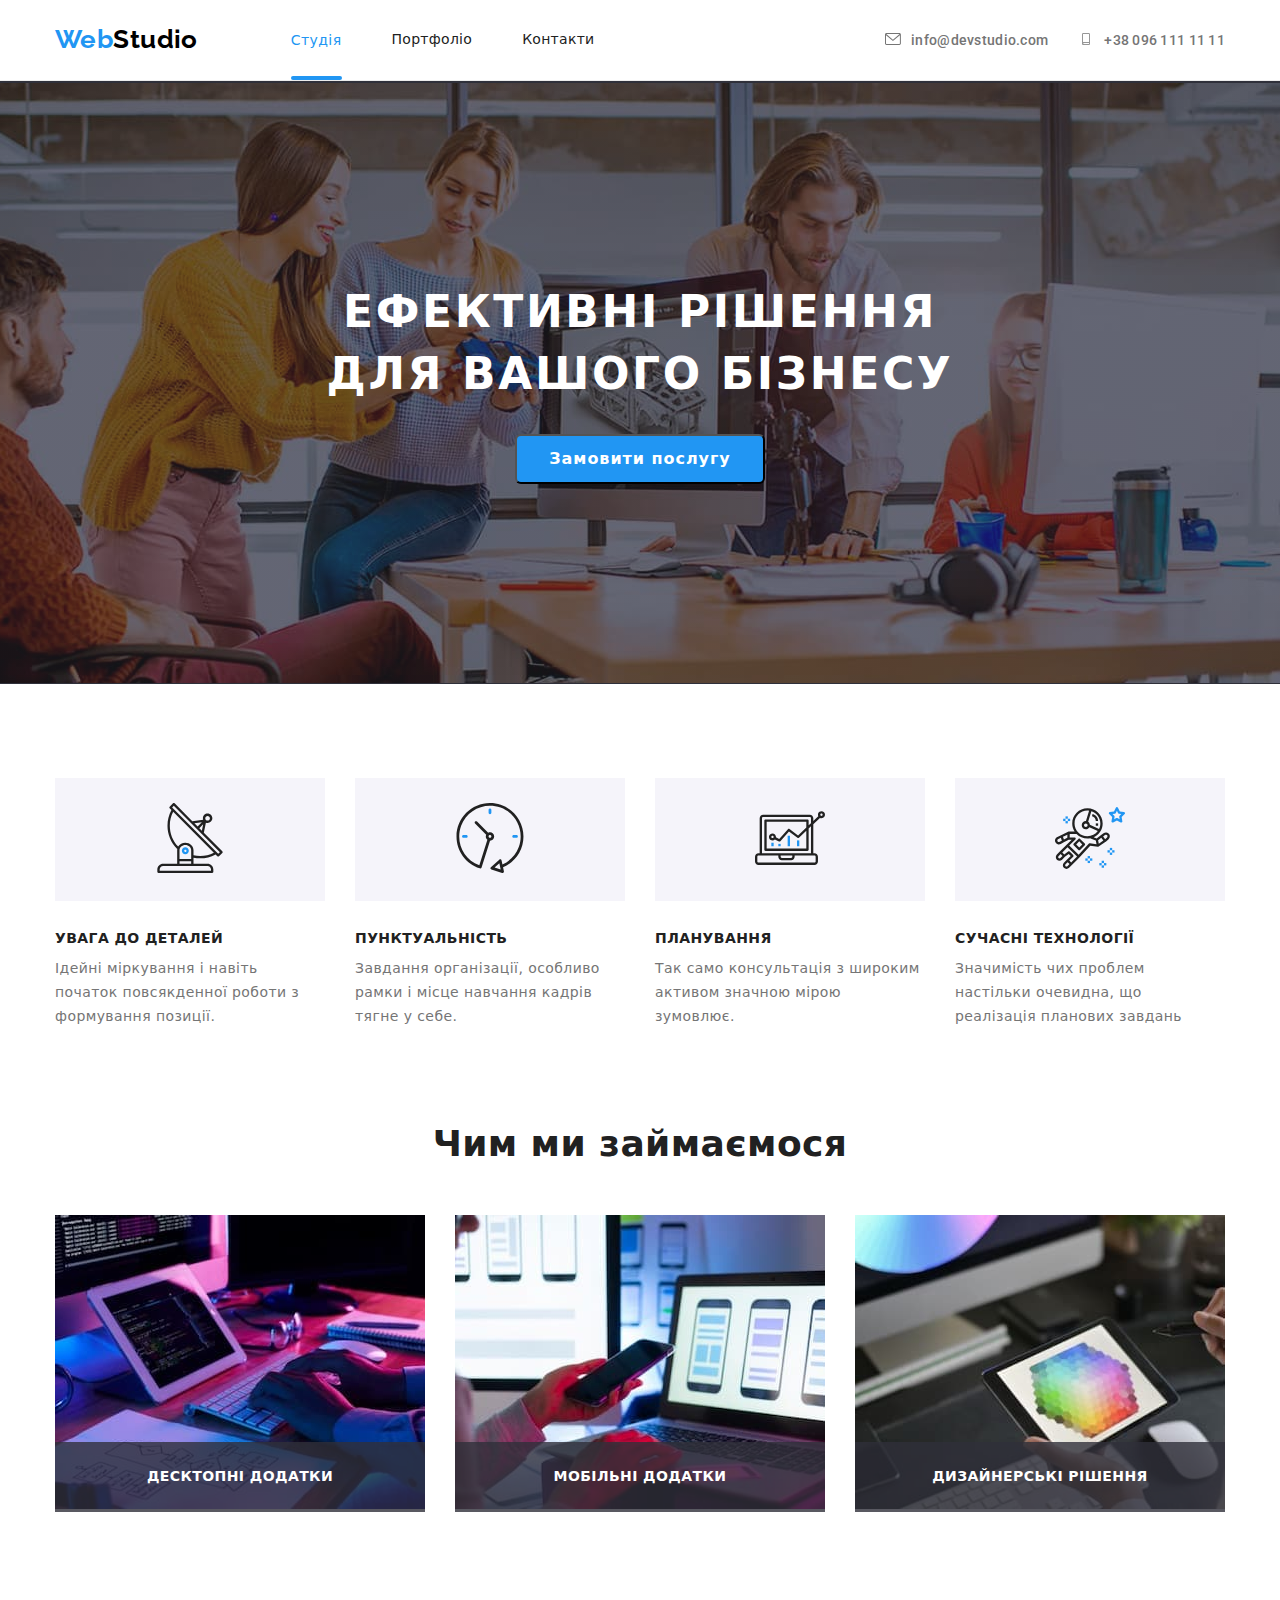
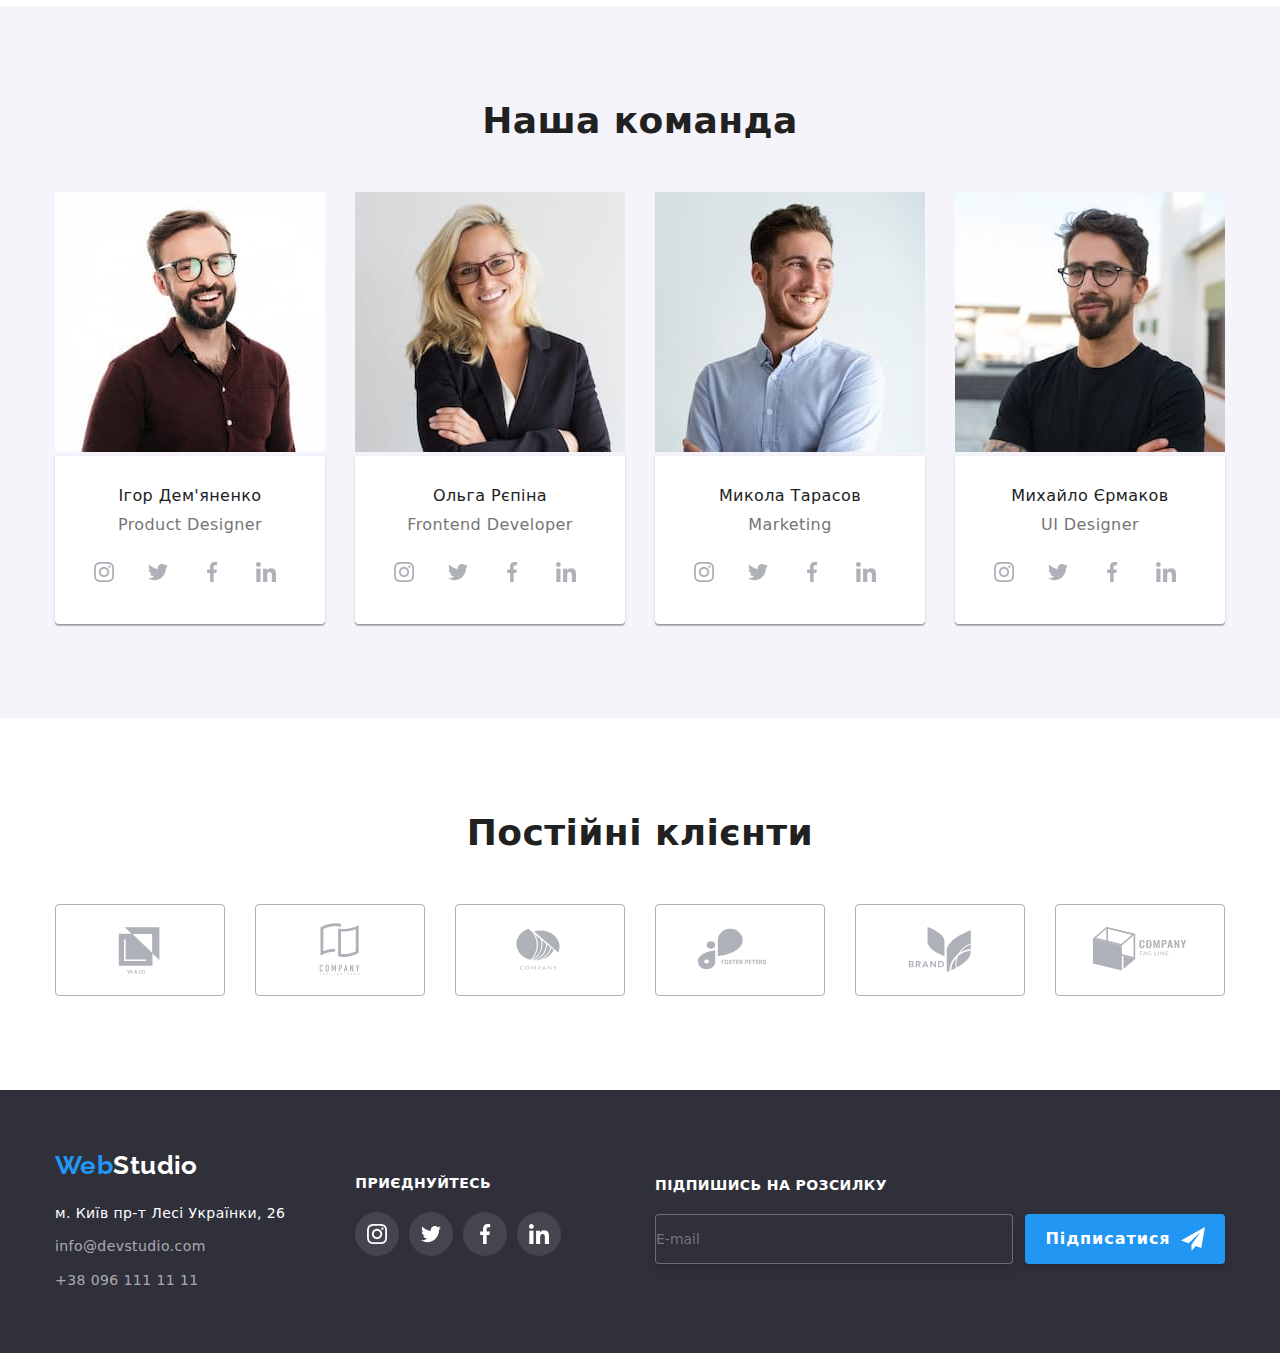
==== commit 6d2e3d82: "q" ====
--- a/index.html
+++ b/index.html
@@ -417,7 +417,8 @@
 
       <div class="subscribe">
         <h3 class="title">ПІДПИШИСЬ НА РОЗСИЛКУ</h3>
-        <form>
+       
+        <form class="subscribe_form">
           <label>
             <input class="label" type="email" name="email" placeholder="E-mail">
           </label>
@@ -429,8 +430,8 @@
 
           </button>
         </form>
-
-      </div>
+      </div>
+      
   </footer>
 
   <!-- JS -->
@@ -474,13 +475,16 @@
           <textarea class="coment" name="user_message" id="message" cols="75" rows="10" placeholder="Введіть текст"></textarea>
          </div>
 
-        <input type="checkbox" class="hidden">
-        <span class="check_box">
-          <svg class="icon_check_box" widht="11" height="8" >
+        <lable class="form-privacy">
+          <input type="checkbox" class="hidden" checked="">
+            <span class="form_check">
+            <svg class="icon_check_box" widht="11" height="8" >
             <use href="./image/sprite.svg#icon-check"></use>
-          </svg>
-
-        </span>
+            </svg>
+            </span>
+            <span>Погоджуюся з розсилкою та приймаю <a href=""> Умови договору</a></span>
+        </lable>
+
       </form>
 
     </div>
--- a/css/style.css
+++ b/css/style.css
@@ -327,11 +327,16 @@
   font-size: 20px;
   line-height: 1.15;
   color: #212121;
+  margin-bottom: 12px;
 }
 
 .form_input{position: relative;
+  margin-bottom: 12px;
+
  
 }
+
+
 
 .form_input input{width: 100%;
   height: 40px;
@@ -349,6 +354,28 @@
 .coment{resize: none; width: 100%; margin-top: 4px; }
 
 .modal_form{padding-left: 40px; padding-right: 40px;}
+
+.form_check{
+  color: var(--text-color);
+  border: 2px solid #212121;
+display: inline-block;
+width: 16px;
+height: 16px;
+border-radius: 3px;
+position: relative; 
+display: flex;
+justify-content: center;
+align-items: center;
+margin-right: 8px;
+}
+
+.icon_check_box{width: 11px; height: 8px;
+position: absolute;
+}
+
+.form-privacy input:checked + .form_check{background-color: var(--accent-color);}
+
+.form-privacy{display: flex;}
 
 .benefits_icon {
   display: inline-block;
@@ -731,8 +758,12 @@
   background-color: var(--accent-color);
   fill: var(--color-light);
 }
-
-/* .subscribe{margin-left: auto;} */
+.subscribe{margin-left: auto;}
+
+.subscribe_form {display: flex;
+  justify-content: center;
+  align-items: center;
+}
 
 .subscribe .title {
   font-weight: 700;
@@ -759,6 +790,8 @@
   transition: 250ms cubic-bezier(0.4, 0, 0.2, 1);
   margin-left: 12px;
   display: flex;
+  justify-content: center;
+  align-items: center;
 }
 
 .subscribe_button:hover,
@@ -766,7 +799,10 @@
   background-color: var(--color-light);
   color: var(--text-color);
   transition: 250ms cubic-bezier(0.4, 0, 0.2, 1);
-}
+
+}
+
+.text_subscribe{margin-right: 10px;}
 
 .subscribe .label {
   width: 358px;
